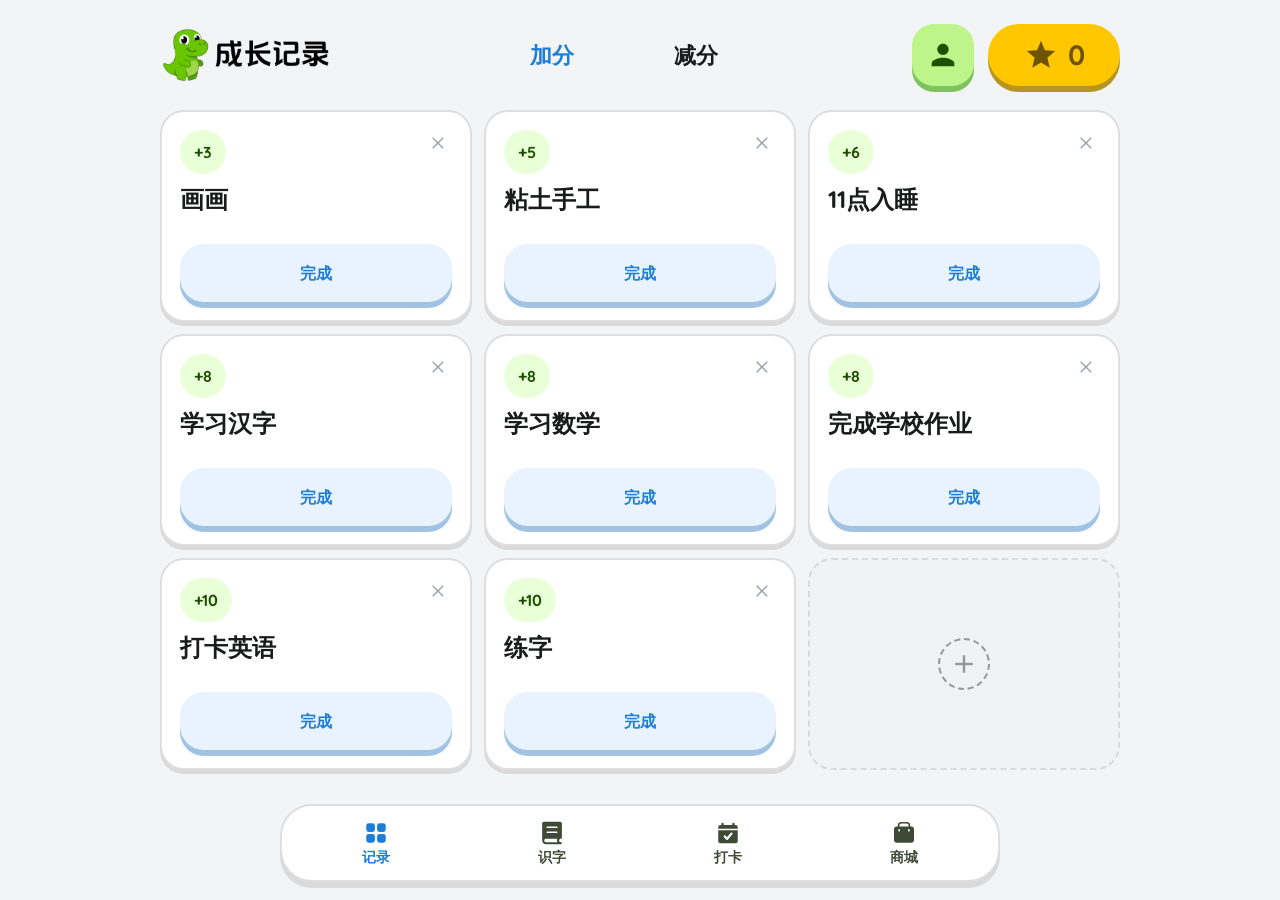
==== index.html @ 7edab3ca "Deploy navigation and lottery updates" ====
<!doctype html>
<html lang="zh-CN">
<head>
  <meta charset="utf-8" />
  <meta name="viewport" content="width=device-width, initial-scale=1, viewport-fit=cover" />
  <meta name="theme-color" content="#f3f4f6" />
  <title>成长记录</title>
  <link rel="manifest" href="./manifest.json" />
  <link rel="preconnect" href="https://fonts.googleapis.com">
  <link rel="preconnect" href="https://fonts.gstatic.com" crossorigin>
  <link href="https://fonts.googleapis.com/css2?family=Quicksand:wght@700&family=Nunito+Sans:wght@500;600;700;800&display=swap" rel="stylesheet">
  <link rel="stylesheet" href="./styles.css?v=20260529a" />
</head>
<body>
  <div class="app-shell">
    <header class="topbar" hidden>
      <button class="brand-logo" type="button" data-action="home" aria-label="返回获取积分">
        <img src="./assets/logo.png" alt="成长记录" />
      </button>
      <div id="headerSwitch" class="header-switch" aria-live="polite"></div>
      <div class="top-actions">
        <button class="avatar-btn" type="button" data-action="open-my" aria-label="进入我的">
          <svg aria-hidden="true" focusable="false" viewBox="0 0 24 24"><path d="M12 12c2.21 0 4-1.79 4-4s-1.79-4-4-4-4 1.79-4 4 1.79 4 4 4zm0 2c-2.67 0-8 1.34-8 4v2h16v-2c0-2.66-5.33-4-8-4z"/></svg>
        </button>
        <button class="points-pill" type="button" data-action="open-records" aria-label="查看积分记录详情" aria-live="polite">
          <span><svg aria-hidden="true" focusable="false" viewBox="0 0 24 24"><path d="M12 17.27 18.18 21l-1.64-7.03L22 9.24l-7.19-.61L12 2 9.19 8.63 2 9.24l5.46 4.73L5.82 21z"/></svg></span>
          <strong id="pointsText">0</strong>
        </button>
      </div>
    </header>

    <main id="app" class="screen" aria-live="polite"></main>

    <nav class="tabbar" aria-label="主导航" hidden>
      <button data-tab="points" class="active">
        <svg aria-hidden="true" focusable="false" viewBox="0 0 24 24"><path d="M3 5.25A2.25 2.25 0 0 1 5.25 3h3.5A2.25 2.25 0 0 1 11 5.25v3.5A2.25 2.25 0 0 1 8.75 11h-3.5A2.25 2.25 0 0 1 3 8.75v-3.5Zm10 0A2.25 2.25 0 0 1 15.25 3h3.5A2.25 2.25 0 0 1 21 5.25v3.5A2.25 2.25 0 0 1 18.75 11h-3.5A2.25 2.25 0 0 1 13 8.75v-3.5Zm-10 10A2.25 2.25 0 0 1 5.25 13h3.5A2.25 2.25 0 0 1 11 15.25v3.5A2.25 2.25 0 0 1 8.75 21h-3.5A2.25 2.25 0 0 1 3 18.75v-3.5Zm10 0A2.25 2.25 0 0 1 15.25 13h3.5A2.25 2.25 0 0 1 21 15.25v3.5A2.25 2.25 0 0 1 18.75 21h-3.5A2.25 2.25 0 0 1 13 18.75v-3.5Z"/></svg>
        <span>记录</span>
      </button>
      <button data-tab="literacy">
        <svg aria-hidden="true" focusable="false" viewBox="0 0 1024 1024"><path d="M124.917811 807.146348c0 84.278766 68.256478 148.556418 152.530149 148.556418h582.492975a41.571343 41.571343 0 0 0 41.591722-41.591721 41.571343 41.571343 0 0 0-41.591722-41.591722c-38.208955 0-69.351801-27.16402-69.351801-65.372975 0-38.208955 31.142846-65.372975 69.351801-65.372975 21.692498 0 38.805015-16.720239 40.796975-37.913473h0.794747V141.475025c0-38.310846-31.04605-69.356896-69.351801-69.356896H194.269612c-38.310846 0-69.351801 31.04605-69.351801 73.335722v637.911244m207.958607-530.951642h360.595741c22.986507 0 41.591721 14.050706 41.591722 31.407761 0 17.35196-18.605214 31.402667-41.591722 31.402667H332.876418c-22.986507 0-41.591721-14.050706-41.591721-31.402667 0-17.357055 18.605214-31.402667 41.591721-31.402667z m0 196.521393h360.595741c22.986507 0 41.591721 14.050706 41.591722 31.402666 0 17.357055-18.605214 31.402667-41.591722 31.402667H332.876418c-22.986507 0-41.591721-14.045612-41.591721-31.402667 0-17.35196 18.605214-31.402667 41.591721-31.402666z m-55.428458 423.584477c-38.208955 0-69.346706-27.16402-69.346706-65.372975 0-38.208955 31.142846-65.372975 69.351801-65.372975h447.263841c-10.749453 20.892657-17.316299 40.195821-17.316299 65.372975 0 25.17206 6.673831 44.475224 17.316299 65.372975H277.44796z" fill="currentColor"></path></svg>
        <span>识字</span>
      </button>
      <button data-tab="calendar">
        <svg aria-hidden="true" focusable="false" viewBox="0 0 1024 1024"><path d="M896 405.333333v426.666667a85.333333 85.333333 0 0 1-85.333333 85.333333H213.333333a85.333333 85.333333 0 0 1-85.333333-85.333333v-426.666667h768z m-272.213333 96.597334l-3.712 3.84-147.925334 175.061333-55.808-64.853333-3.754666-3.84a42.666667 42.666667 0 0 0-64.170667 55.296l3.242667 4.266666 88.533333 102.741334 3.626667 3.712a42.666667 42.666667 0 0 0 57.472 0l3.84-4.053334 180.138666-213.248 3.2-4.266666a42.666667 42.666667 0 0 0-64.682666-54.656zM725.333333 106.666667a42.666667 42.666667 0 0 1 42.666667 42.666666v42.666667h42.666667a85.333333 85.333333 0 0 1 85.333333 85.333333V341.333333H128V277.333333a85.333333 85.333333 0 0 1 85.333333-85.333333h42.666667v-42.666667a42.666667 42.666667 0 1 1 85.333333 0v42.666667h341.333334v-42.666667a42.666667 42.666667 0 0 1 42.666666-42.666666z"/></svg>
        <span>打卡</span>
      </button>
      <button data-tab="shop">
        <svg aria-hidden="true" focusable="false" viewBox="0 0 24 24"><path d="M6.25 5A3.25 3.25 0 0 1 9.5 1.75h5A3.25 3.25 0 0 1 17.75 5V6h.75A2.75 2.75 0 0 1 21.25 8.75v9.5A2.75 2.75 0 0 1 18.5 21H5.5a2.75 2.75 0 0 1-2.75-2.75v-9.5A2.75 2.75 0 0 1 5.5 6h.75V5Zm10 0A1.75 1.75 0 0 0 14.5 3.25h-5A1.75 1.75 0 0 0 7.75 5V6h8.5V5Zm-8 4a.75.75 0 0 0-1.5 0v1a.75.75 0 0 0 1.5 0V9Zm9 0a.75.75 0 0 0-1.5 0v1a.75.75 0 0 0 1.5 0V9Z"/></svg>
        <span>商城</span>
      </button>
    </nav>

    <div class="more-nav" aria-label="更多导航" hidden>
      <div class="more-menu" id="moreMenu">
        <button data-tab="points"><svg aria-hidden="true" focusable="false" viewBox="0 0 24 24"><path d="M3 5.25A2.25 2.25 0 0 1 5.25 3h3.5A2.25 2.25 0 0 1 11 5.25v3.5A2.25 2.25 0 0 1 8.75 11h-3.5A2.25 2.25 0 0 1 3 8.75v-3.5Zm10 0A2.25 2.25 0 0 1 15.25 3h3.5A2.25 2.25 0 0 1 21 5.25v3.5A2.25 2.25 0 0 1 18.75 11h-3.5A2.25 2.25 0 0 1 13 8.75v-3.5Zm-10 10A2.25 2.25 0 0 1 5.25 13h3.5A2.25 2.25 0 0 1 11 15.25v3.5A2.25 2.25 0 0 1 8.75 21h-3.5A2.25 2.25 0 0 1 3 18.75v-3.5Zm10 0A2.25 2.25 0 0 1 15.25 13h3.5A2.25 2.25 0 0 1 21 15.25v3.5A2.25 2.25 0 0 1 18.75 21h-3.5A2.25 2.25 0 0 1 13 18.75v-3.5Z"/></svg><span>记录</span></button>
        <button data-tab="literacy"><svg aria-hidden="true" focusable="false" viewBox="0 0 1024 1024"><path d="M124.917811 807.146348c0 84.278766 68.256478 148.556418 152.530149 148.556418h582.492975a41.571343 41.571343 0 0 0 41.591722-41.591721 41.571343 41.571343 0 0 0-41.591722-41.591722c-38.208955 0-69.351801-27.16402-69.351801-65.372975 0-38.208955 31.142846-65.372975 69.351801-65.372975 21.692498 0 38.805015-16.720239 40.796975-37.913473h0.794747V141.475025c0-38.310846-31.04605-69.356896-69.351801-69.356896H194.269612c-38.310846 0-69.351801 31.04605-69.351801 73.335722v637.911244m207.958607-530.951642h360.595741c22.986507 0 41.591721 14.050706 41.591722 31.407761 0 17.35196-18.605214 31.402667-41.591722 31.402667H332.876418c-22.986507 0-41.591721-14.050706-41.591721-31.402667 0-17.357055 18.605214-31.402667 41.591721-31.402667z m0 196.521393h360.595741c22.986507 0 41.591721 14.050706 41.591722 31.402666 0 17.357055-18.605214 31.402667-41.591722 31.402667H332.876418c-22.986507 0-41.591721-14.045612-41.591721-31.402667 0-17.35196 18.605214-31.402667 41.591721-31.402666z m-55.428458 423.584477c-38.208955 0-69.346706-27.16402-69.346706-65.372975 0-38.208955 31.142846-65.372975 69.351801-65.372975h447.263841c-10.749453 20.892657-17.316299 40.195821-17.316299 65.372975 0 25.17206 6.673831 44.475224 17.316299 65.372975H277.44796z" fill="currentColor"></path></svg><span>识字</span></button>
        <button data-tab="calendar"><svg aria-hidden="true" focusable="false" viewBox="0 0 1024 1024"><path d="M896 405.333333v426.666667a85.333333 85.333333 0 0 1-85.333333 85.333333H213.333333a85.333333 85.333333 0 0 1-85.333333-85.333333v-426.666667h768z m-272.213333 96.597334l-3.712 3.84-147.925334 175.061333-55.808-64.853333-3.754666-3.84a42.666667 42.666667 0 0 0-64.170667 55.296l3.242667 4.266666 88.533333 102.741334 3.626667 3.712a42.666667 42.666667 0 0 0 57.472 0l3.84-4.053334 180.138666-213.248 3.2-4.266666a42.666667 42.666667 0 0 0-64.682666-54.656zM725.333333 106.666667a42.666667 42.666667 0 0 1 42.666667 42.666666v42.666667h42.666667a85.333333 85.333333 0 0 1 85.333333 85.333333V341.333333H128V277.333333a85.333333 85.333333 0 0 1 85.333333-85.333333h42.666667v-42.666667a42.666667 42.666667 0 1 1 85.333333 0v42.666667h341.333334v-42.666667a42.666667 42.666667 0 0 1 42.666666-42.666666z"/></svg><span>打卡</span></button>
        <button data-tab="shop"><svg aria-hidden="true" focusable="false" viewBox="0 0 24 24"><path d="M6.25 5A3.25 3.25 0 0 1 9.5 1.75h5A3.25 3.25 0 0 1 17.75 5V6h.75A2.75 2.75 0 0 1 21.25 8.75v9.5A2.75 2.75 0 0 1 18.5 21H5.5a2.75 2.75 0 0 1-2.75-2.75v-9.5A2.75 2.75 0 0 1 5.5 6h.75V5Zm10 0A1.75 1.75 0 0 0 14.5 3.25h-5A1.75 1.75 0 0 0 7.75 5V6h8.5V5Zm-8 4a.75.75 0 0 0-1.5 0v1a.75.75 0 0 0 1.5 0V9Zm9 0a.75.75 0 0 0-1.5 0v1a.75.75 0 0 0 1.5 0V9Z"/></svg><span>商城</span></button>
      </div>
      <button class="more-toggle" type="button" data-action="toggle-more" aria-expanded="false" aria-controls="moreMenu">
        <svg aria-hidden="true" focusable="false" viewBox="0 0 24 24"><path d="M3 6h18v2H3V6zm0 5h18v2H3v-2zm0 5h18v2H3v-2z"/></svg>
        <span>更多</span>
      </button>
    </div>
  </div>

  <div id="toast" class="toast" role="status" aria-live="assertive" aria-atomic="true"></div>
  <div id="modal" class="modal hidden" role="dialog" aria-modal="true"></div>

  <script type="module" src="./app.js?v=20260529a"></script>
</body>
</html>
---- styles.css ----
/* Main stylesheet entry. Edit module files in ./styles/ for faster changes. */
@import url('./styles/base.css?v=20260528b');
@import url('./styles/layout.css?v=20260528b');
@import url('./styles/components.css?v=20260528b');
@import url('./styles/pet.css?v=20260528b');
@import url('./styles/screens.css?v=20260528b');
@import url('./styles/navigation.css?v=20260528b');
@import url('./styles/overlays.css?v=20260528b');
@import url('./styles/responsive.css?v=20260528b');
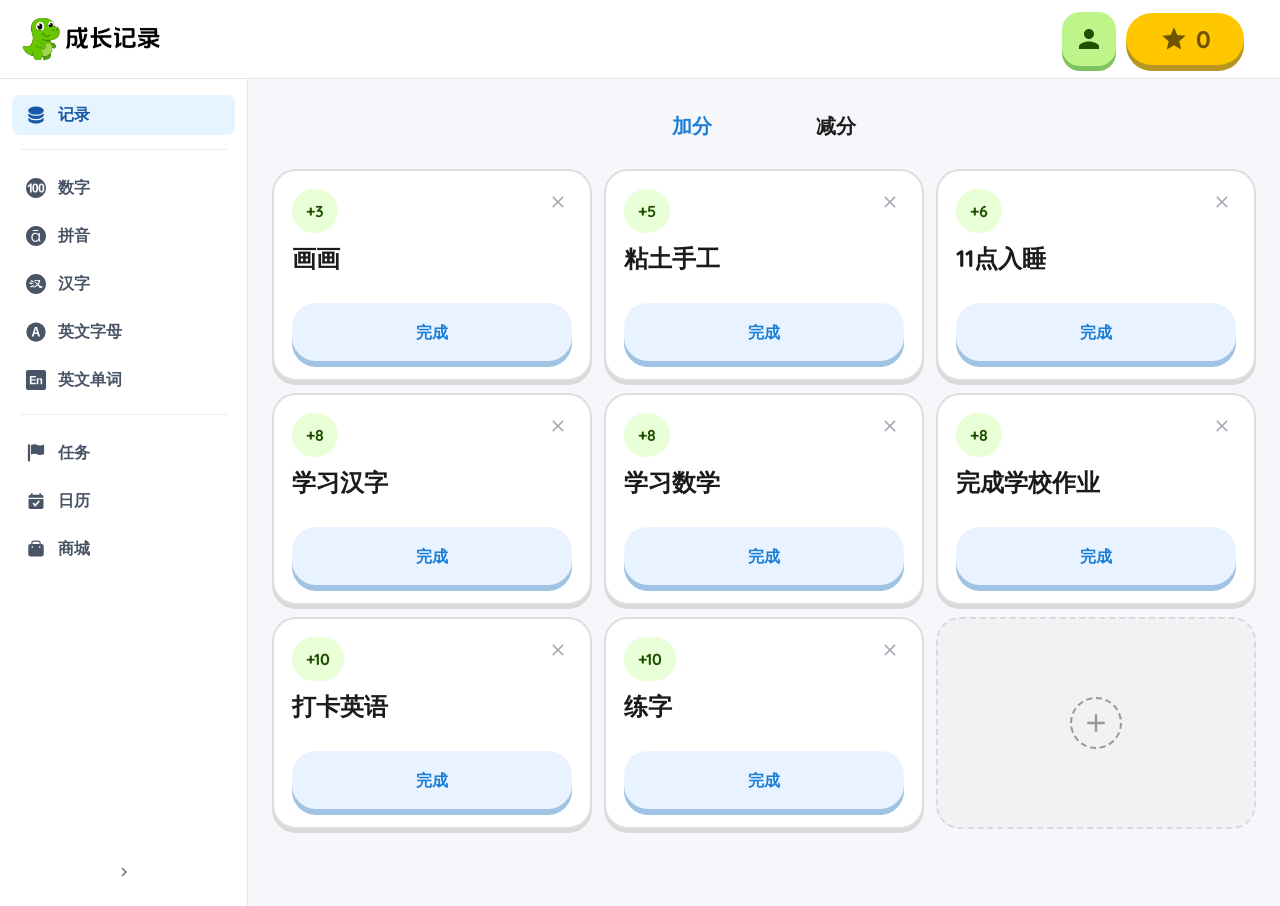
==== commit 778aaddb: "Publish GitHub Pages from app root" ====
--- a/index.html
+++ b/index.html
@@ -9,7 +9,7 @@
   <link rel="preconnect" href="https://fonts.googleapis.com">
   <link rel="preconnect" href="https://fonts.gstatic.com" crossorigin>
   <link href="https://fonts.googleapis.com/css2?family=Quicksand:wght@700&family=Nunito+Sans:wght@500;600;700;800&display=swap" rel="stylesheet">
-  <link rel="stylesheet" href="./styles.css?v=20260529a" />
+  <link rel="stylesheet" href="./styles.css?v=20260602a" />
 </head>
 <body>
   <div class="app-shell">
@@ -17,8 +17,10 @@
       <button class="brand-logo" type="button" data-action="home" aria-label="返回获取积分">
         <img src="./assets/logo.png" alt="成长记录" />
       </button>
-      <div id="headerSwitch" class="header-switch" aria-live="polite"></div>
       <div class="top-actions">
+        <button class="nav-trigger" type="button" data-action="toggle-drawer" aria-expanded="false" aria-controls="navDrawer" aria-label="打开主导航">
+          <svg aria-hidden="true" focusable="false" viewBox="0 0 24 24"><path d="M3 6h18v2H3V6zm0 5h18v2H3v-2zm0 5h18v2H3v-2z"/></svg>
+        </button>
         <button class="avatar-btn" type="button" data-action="open-my" aria-label="进入我的">
           <svg aria-hidden="true" focusable="false" viewBox="0 0 24 24"><path d="M12 12c2.21 0 4-1.79 4-4s-1.79-4-4-4-4 1.79-4 4 1.79 4 4 4zm0 2c-2.67 0-8 1.34-8 4v2h16v-2c0-2.66-5.33-4-8-4z"/></svg>
         </button>
@@ -29,44 +31,36 @@
       </div>
     </header>
 
-    <main id="app" class="screen" aria-live="polite"></main>
+    <section class="workspace-shell">
+      <aside class="side-nav" aria-label="主导航" hidden>
+        <div class="side-nav-menu" id="sideNavMenu"></div>
+        <button class="side-nav-toggle side-nav-toggle-bottom" type="button" data-action="toggle-sidebar" aria-pressed="false" aria-label="收起主导航">
+          <svg aria-hidden="true" focusable="false" viewBox="0 0 24 24"><path d="M10 6 8.59 7.41 13.17 12l-4.58 4.59L10 18l6-6z"/></svg>
+        </button>
+      </aside>
 
-    <nav class="tabbar" aria-label="主导航" hidden>
-      <button data-tab="points" class="active">
-        <svg aria-hidden="true" focusable="false" viewBox="0 0 24 24"><path d="M3 5.25A2.25 2.25 0 0 1 5.25 3h3.5A2.25 2.25 0 0 1 11 5.25v3.5A2.25 2.25 0 0 1 8.75 11h-3.5A2.25 2.25 0 0 1 3 8.75v-3.5Zm10 0A2.25 2.25 0 0 1 15.25 3h3.5A2.25 2.25 0 0 1 21 5.25v3.5A2.25 2.25 0 0 1 18.75 11h-3.5A2.25 2.25 0 0 1 13 8.75v-3.5Zm-10 10A2.25 2.25 0 0 1 5.25 13h3.5A2.25 2.25 0 0 1 11 15.25v3.5A2.25 2.25 0 0 1 8.75 21h-3.5A2.25 2.25 0 0 1 3 18.75v-3.5Zm10 0A2.25 2.25 0 0 1 15.25 13h3.5A2.25 2.25 0 0 1 21 15.25v3.5A2.25 2.25 0 0 1 18.75 21h-3.5A2.25 2.25 0 0 1 13 18.75v-3.5Z"/></svg>
-        <span>记录</span>
-      </button>
-      <button data-tab="literacy">
-        <svg aria-hidden="true" focusable="false" viewBox="0 0 1024 1024"><path d="M124.917811 807.146348c0 84.278766 68.256478 148.556418 152.530149 148.556418h582.492975a41.571343 41.571343 0 0 0 41.591722-41.591721 41.571343 41.571343 0 0 0-41.591722-41.591722c-38.208955 0-69.351801-27.16402-69.351801-65.372975 0-38.208955 31.142846-65.372975 69.351801-65.372975 21.692498 0 38.805015-16.720239 40.796975-37.913473h0.794747V141.475025c0-38.310846-31.04605-69.356896-69.351801-69.356896H194.269612c-38.310846 0-69.351801 31.04605-69.351801 73.335722v637.911244m207.958607-530.951642h360.595741c22.986507 0 41.591721 14.050706 41.591722 31.407761 0 17.35196-18.605214 31.402667-41.591722 31.402667H332.876418c-22.986507 0-41.591721-14.050706-41.591721-31.402667 0-17.357055 18.605214-31.402667 41.591721-31.402667z m0 196.521393h360.595741c22.986507 0 41.591721 14.050706 41.591722 31.402666 0 17.357055-18.605214 31.402667-41.591722 31.402667H332.876418c-22.986507 0-41.591721-14.045612-41.591721-31.402667 0-17.35196 18.605214-31.402667 41.591721-31.402666z m-55.428458 423.584477c-38.208955 0-69.346706-27.16402-69.346706-65.372975 0-38.208955 31.142846-65.372975 69.351801-65.372975h447.263841c-10.749453 20.892657-17.316299 40.195821-17.316299 65.372975 0 25.17206 6.673831 44.475224 17.316299 65.372975H277.44796z" fill="currentColor"></path></svg>
-        <span>识字</span>
-      </button>
-      <button data-tab="calendar">
-        <svg aria-hidden="true" focusable="false" viewBox="0 0 1024 1024"><path d="M896 405.333333v426.666667a85.333333 85.333333 0 0 1-85.333333 85.333333H213.333333a85.333333 85.333333 0 0 1-85.333333-85.333333v-426.666667h768z m-272.213333 96.597334l-3.712 3.84-147.925334 175.061333-55.808-64.853333-3.754666-3.84a42.666667 42.666667 0 0 0-64.170667 55.296l3.242667 4.266666 88.533333 102.741334 3.626667 3.712a42.666667 42.666667 0 0 0 57.472 0l3.84-4.053334 180.138666-213.248 3.2-4.266666a42.666667 42.666667 0 0 0-64.682666-54.656zM725.333333 106.666667a42.666667 42.666667 0 0 1 42.666667 42.666666v42.666667h42.666667a85.333333 85.333333 0 0 1 85.333333 85.333333V341.333333H128V277.333333a85.333333 85.333333 0 0 1 85.333333-85.333333h42.666667v-42.666667a42.666667 42.666667 0 1 1 85.333333 0v42.666667h341.333334v-42.666667a42.666667 42.666667 0 0 1 42.666666-42.666666z"/></svg>
-        <span>打卡</span>
-      </button>
-      <button data-tab="shop">
-        <svg aria-hidden="true" focusable="false" viewBox="0 0 24 24"><path d="M6.25 5A3.25 3.25 0 0 1 9.5 1.75h5A3.25 3.25 0 0 1 17.75 5V6h.75A2.75 2.75 0 0 1 21.25 8.75v9.5A2.75 2.75 0 0 1 18.5 21H5.5a2.75 2.75 0 0 1-2.75-2.75v-9.5A2.75 2.75 0 0 1 5.5 6h.75V5Zm10 0A1.75 1.75 0 0 0 14.5 3.25h-5A1.75 1.75 0 0 0 7.75 5V6h8.5V5Zm-8 4a.75.75 0 0 0-1.5 0v1a.75.75 0 0 0 1.5 0V9Zm9 0a.75.75 0 0 0-1.5 0v1a.75.75 0 0 0 1.5 0V9Z"/></svg>
-        <span>商城</span>
-      </button>
-    </nav>
+      <section class="content-shell">
+        <section class="content-panel">
+          <div id="headerSwitch" class="header-switch" aria-live="polite"></div>
+          <main id="app" class="screen" aria-live="polite"></main>
+        </section>
+      </section>
+    </section>
 
-    <div class="more-nav" aria-label="更多导航" hidden>
-      <div class="more-menu" id="moreMenu">
-        <button data-tab="points"><svg aria-hidden="true" focusable="false" viewBox="0 0 24 24"><path d="M3 5.25A2.25 2.25 0 0 1 5.25 3h3.5A2.25 2.25 0 0 1 11 5.25v3.5A2.25 2.25 0 0 1 8.75 11h-3.5A2.25 2.25 0 0 1 3 8.75v-3.5Zm10 0A2.25 2.25 0 0 1 15.25 3h3.5A2.25 2.25 0 0 1 21 5.25v3.5A2.25 2.25 0 0 1 18.75 11h-3.5A2.25 2.25 0 0 1 13 8.75v-3.5Zm-10 10A2.25 2.25 0 0 1 5.25 13h3.5A2.25 2.25 0 0 1 11 15.25v3.5A2.25 2.25 0 0 1 8.75 21h-3.5A2.25 2.25 0 0 1 3 18.75v-3.5Zm10 0A2.25 2.25 0 0 1 15.25 13h3.5A2.25 2.25 0 0 1 21 15.25v3.5A2.25 2.25 0 0 1 18.75 21h-3.5A2.25 2.25 0 0 1 13 18.75v-3.5Z"/></svg><span>记录</span></button>
-        <button data-tab="literacy"><svg aria-hidden="true" focusable="false" viewBox="0 0 1024 1024"><path d="M124.917811 807.146348c0 84.278766 68.256478 148.556418 152.530149 148.556418h582.492975a41.571343 41.571343 0 0 0 41.591722-41.591721 41.571343 41.571343 0 0 0-41.591722-41.591722c-38.208955 0-69.351801-27.16402-69.351801-65.372975 0-38.208955 31.142846-65.372975 69.351801-65.372975 21.692498 0 38.805015-16.720239 40.796975-37.913473h0.794747V141.475025c0-38.310846-31.04605-69.356896-69.351801-69.356896H194.269612c-38.310846 0-69.351801 31.04605-69.351801 73.335722v637.911244m207.958607-530.951642h360.595741c22.986507 0 41.591721 14.050706 41.591722 31.407761 0 17.35196-18.605214 31.402667-41.591722 31.402667H332.876418c-22.986507 0-41.591721-14.050706-41.591721-31.402667 0-17.357055 18.605214-31.402667 41.591721-31.402667z m0 196.521393h360.595741c22.986507 0 41.591721 14.050706 41.591722 31.402666 0 17.357055-18.605214 31.402667-41.591722 31.402667H332.876418c-22.986507 0-41.591721-14.045612-41.591721-31.402667 0-17.35196 18.605214-31.402667 41.591721-31.402666z m-55.428458 423.584477c-38.208955 0-69.346706-27.16402-69.346706-65.372975 0-38.208955 31.142846-65.372975 69.351801-65.372975h447.263841c-10.749453 20.892657-17.316299 40.195821-17.316299 65.372975 0 25.17206 6.673831 44.475224 17.316299 65.372975H277.44796z" fill="currentColor"></path></svg><span>识字</span></button>
-        <button data-tab="calendar"><svg aria-hidden="true" focusable="false" viewBox="0 0 1024 1024"><path d="M896 405.333333v426.666667a85.333333 85.333333 0 0 1-85.333333 85.333333H213.333333a85.333333 85.333333 0 0 1-85.333333-85.333333v-426.666667h768z m-272.213333 96.597334l-3.712 3.84-147.925334 175.061333-55.808-64.853333-3.754666-3.84a42.666667 42.666667 0 0 0-64.170667 55.296l3.242667 4.266666 88.533333 102.741334 3.626667 3.712a42.666667 42.666667 0 0 0 57.472 0l3.84-4.053334 180.138666-213.248 3.2-4.266666a42.666667 42.666667 0 0 0-64.682666-54.656zM725.333333 106.666667a42.666667 42.666667 0 0 1 42.666667 42.666666v42.666667h42.666667a85.333333 85.333333 0 0 1 85.333333 85.333333V341.333333H128V277.333333a85.333333 85.333333 0 0 1 85.333333-85.333333h42.666667v-42.666667a42.666667 42.666667 0 1 1 85.333333 0v42.666667h341.333334v-42.666667a42.666667 42.666667 0 0 1 42.666666-42.666666z"/></svg><span>打卡</span></button>
-        <button data-tab="shop"><svg aria-hidden="true" focusable="false" viewBox="0 0 24 24"><path d="M6.25 5A3.25 3.25 0 0 1 9.5 1.75h5A3.25 3.25 0 0 1 17.75 5V6h.75A2.75 2.75 0 0 1 21.25 8.75v9.5A2.75 2.75 0 0 1 18.5 21H5.5a2.75 2.75 0 0 1-2.75-2.75v-9.5A2.75 2.75 0 0 1 5.5 6h.75V5Zm10 0A1.75 1.75 0 0 0 14.5 3.25h-5A1.75 1.75 0 0 0 7.75 5V6h8.5V5Zm-8 4a.75.75 0 0 0-1.5 0v1a.75.75 0 0 0 1.5 0V9Zm9 0a.75.75 0 0 0-1.5 0v1a.75.75 0 0 0 1.5 0V9Z"/></svg><span>商城</span></button>
+    <div class="nav-drawer-backdrop" hidden data-action="close-drawer"></div>
+    <aside class="nav-drawer" id="navDrawer" aria-label="移动端导航" hidden>
+      <div class="nav-drawer-head">
+        <button class="nav-drawer-close" type="button" data-action="close-drawer" aria-label="关闭主导航">
+          <svg aria-hidden="true" focusable="false" viewBox="0 0 24 24"><path d="M18.3 5.71 12 12l6.3 6.29-1.41 1.41L10.59 13.41 4.29 19.7 2.88 18.29 9.17 12 2.88 5.71 4.29 4.29l6.3 6.3 6.29-6.3z"/></svg>
+        </button>
       </div>
-      <button class="more-toggle" type="button" data-action="toggle-more" aria-expanded="false" aria-controls="moreMenu">
-        <svg aria-hidden="true" focusable="false" viewBox="0 0 24 24"><path d="M3 6h18v2H3V6zm0 5h18v2H3v-2zm0 5h18v2H3v-2z"/></svg>
-        <span>更多</span>
-      </button>
-    </div>
+      <div class="nav-drawer-menu" id="navDrawerMenu"></div>
+    </aside>
   </div>
 
   <div id="toast" class="toast" role="status" aria-live="assertive" aria-atomic="true"></div>
   <div id="modal" class="modal hidden" role="dialog" aria-modal="true"></div>
 
-  <script type="module" src="./app.js?v=20260529a"></script>
+  <script type="module" src="./app.js?v=20260602d"></script>
 </body>
 </html>
--- a/styles.css
+++ b/styles.css
@@ -1,9 +1,9 @@
 /* Main stylesheet entry. Edit module files in ./styles/ for faster changes. */
-@import url('./styles/base.css?v=20260528b');
-@import url('./styles/layout.css?v=20260528b');
-@import url('./styles/components.css?v=20260528b');
-@import url('./styles/pet.css?v=20260528b');
-@import url('./styles/screens.css?v=20260528b');
-@import url('./styles/navigation.css?v=20260528b');
-@import url('./styles/overlays.css?v=20260528b');
-@import url('./styles/responsive.css?v=20260528b');
+@import url('./styles/base.css?v=20260602d');
+@import url('./styles/layout.css?v=20260602d');
+@import url('./styles/components.css?v=20260602d');
+@import url('./styles/pet.css?v=20260602d');
+@import url('./styles/screens.css?v=20260602d');
+@import url('./styles/navigation.css?v=20260602d');
+@import url('./styles/overlays.css?v=20260602d');
+@import url('./styles/responsive.css?v=20260602d');
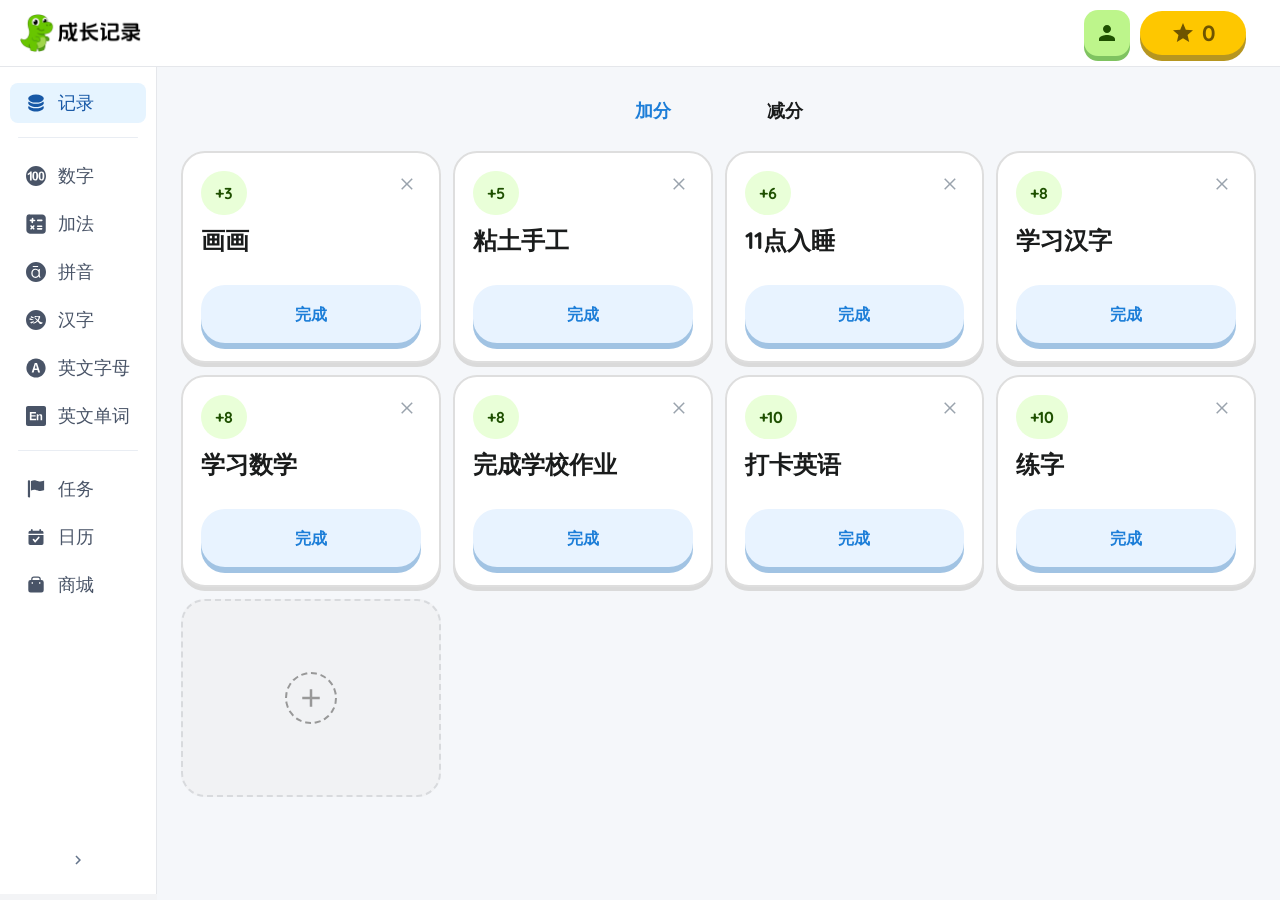
==== commit ec24dabf: "Deploy latest growth record math experience" ====
--- a/index.html
+++ b/index.html
@@ -9,7 +9,7 @@
   <link rel="preconnect" href="https://fonts.googleapis.com">
   <link rel="preconnect" href="https://fonts.gstatic.com" crossorigin>
   <link href="https://fonts.googleapis.com/css2?family=Quicksand:wght@700&family=Nunito+Sans:wght@500;600;700;800&display=swap" rel="stylesheet">
-  <link rel="stylesheet" href="./styles.css?v=20260602a" />
+  <link rel="stylesheet" href="./styles.css?v=20260602n" />
 </head>
 <body>
   <div class="app-shell">
@@ -61,6 +61,6 @@
   <div id="toast" class="toast" role="status" aria-live="assertive" aria-atomic="true"></div>
   <div id="modal" class="modal hidden" role="dialog" aria-modal="true"></div>
 
-  <script type="module" src="./app.js?v=20260602d"></script>
+  <script type="module" src="./app.js?v=20260602u"></script>
 </body>
 </html>
--- a/styles.css
+++ b/styles.css
@@ -1,9 +1,9 @@
 /* Main stylesheet entry. Edit module files in ./styles/ for faster changes. */
-@import url('./styles/base.css?v=20260602d');
-@import url('./styles/layout.css?v=20260602d');
-@import url('./styles/components.css?v=20260602d');
-@import url('./styles/pet.css?v=20260602d');
-@import url('./styles/screens.css?v=20260602d');
-@import url('./styles/navigation.css?v=20260602d');
-@import url('./styles/overlays.css?v=20260602d');
-@import url('./styles/responsive.css?v=20260602d');
+@import url('./styles/base.css?v=20260602q');
+@import url('./styles/layout.css?v=20260602q');
+@import url('./styles/components.css?v=20260602q');
+@import url('./styles/pet.css?v=20260602q');
+@import url('./styles/screens.css?v=20260602q');
+@import url('./styles/navigation.css?v=20260602q');
+@import url('./styles/overlays.css?v=20260602q');
+@import url('./styles/responsive.css?v=20260602q');
